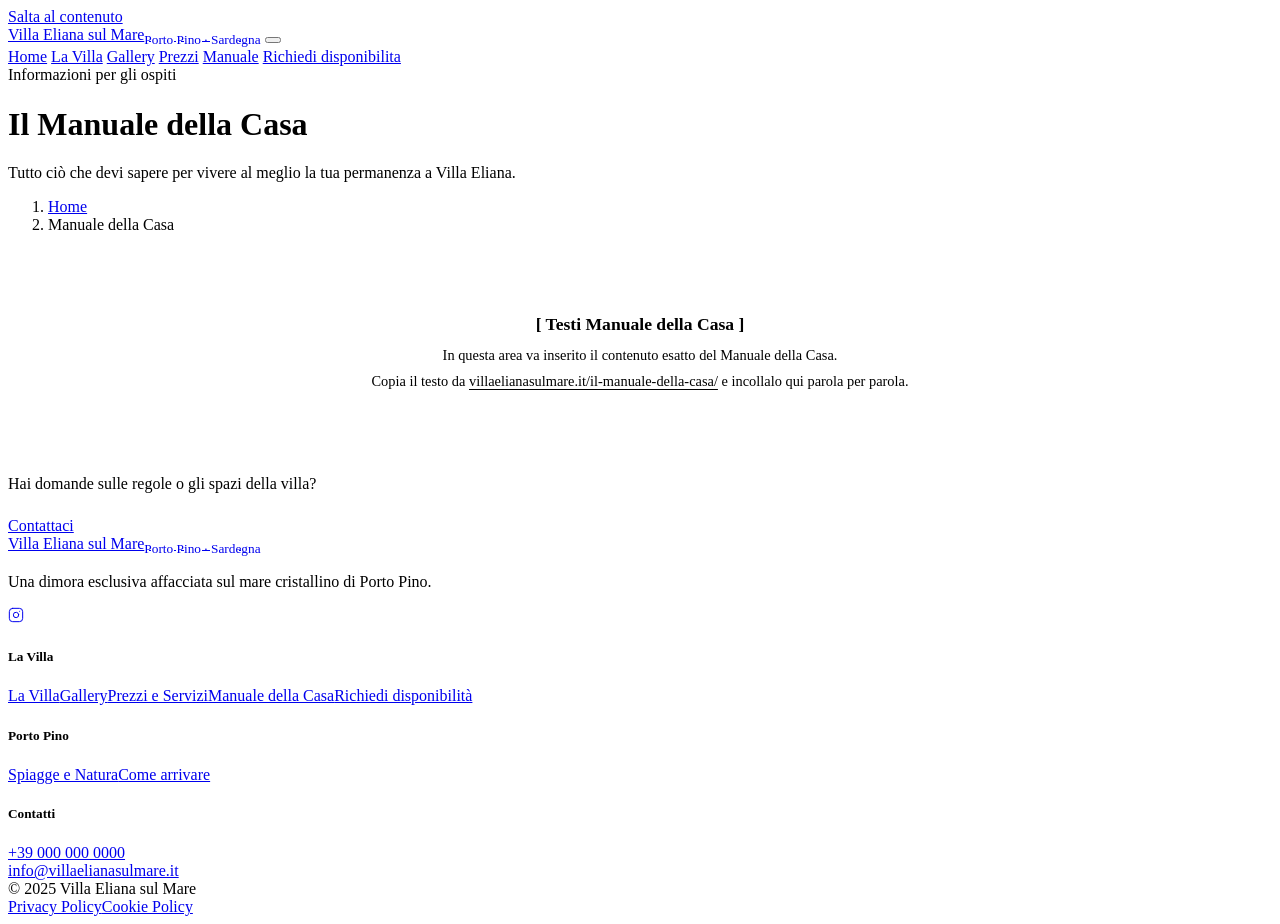
==== manuale.html @ 5206711b "Add files via upload" ====
<!DOCTYPE html>
<html lang="it">
<head>
<meta charset="UTF-8">
<meta name="viewport" content="width=device-width, initial-scale=1">
<title>Manuale della Casa &mdash; Villa Eliana sul Mare</title>
<meta name="description" content="Manuale della Casa di Villa Eliana sul Mare — istruzioni e informazioni per gli ospiti.">
<link rel="preconnect" href="https://fonts.googleapis.com">
<link rel="preconnect" href="https://fonts.gstatic.com" crossorigin>
<link href="https://fonts.googleapis.com/css2?family=Cormorant+Garamond:ital,wght@0,300;0,400;0,600;1,300;1,400&family=Jost:wght@300;400;500;600&display=swap" rel="stylesheet">
<link rel="stylesheet" href="css/style.css">
<style>
.manuale-content { max-width: 860px; margin-inline: auto; }
.manuale-content h2 { font-family: var(--display); font-size: clamp(1.5rem,3vw,2rem); color: var(--sea-deep); margin-top: 4rem; margin-bottom: 1rem; padding-top: 2rem; border-top: 1px solid rgba(200,186,162,.4); font-weight: 400; }
.manuale-content h2:first-child { margin-top: 0; border-top: none; padding-top: 0; }
.manuale-content h3 { font-family: var(--display); font-size: 1.35rem; color: var(--sea); margin-top: 2rem; margin-bottom: .5rem; font-weight: 400; }
.manuale-content p { color: var(--ink-soft); line-height: 1.8; }
.manuale-content ul, .manuale-content ol { padding-left: 1.5rem; margin-bottom: 1.2em; }
.manuale-content ul li { list-style: disc; color: var(--ink-soft); margin-bottom: .4em; line-height: 1.75; }
.manuale-content ol li { list-style: decimal; color: var(--ink-soft); margin-bottom: .4em; line-height: 1.75; }
.manuale-content strong { color: var(--ink); }
.manuale-content a { color: var(--sea); text-decoration: underline; text-underline-offset: 3px; }
.ph-content-block { background: var(--sand); border: 1px dashed var(--stone); padding: 3rem 2rem; text-align: center; margin: 2rem 0; }
.ph-content-block p { color: var(--stone-dark); font-size: .9rem; margin: 0; }
.ph-content-block strong { color: var(--sea-deep); font-size: 1.1rem; display: block; margin-bottom: .5rem; font-family: var(--display); }
</style>
</head>
<body>

<a class="skip-link" href="#main">Salta al contenuto</a>

<header class="site-header" id="site-header">
  <div class="container">
    <div class="header-inner">
      <a href="index.html" class="site-logo">Villa Eliana sul Mare<sub>Porto Pino &middot; Sardegna</sub></a>
      <button class="menu-toggle" id="menu-toggle" aria-controls="nav-links" aria-expanded="false" aria-label="Apri menu"><span></span><span></span><span></span></button>
      <nav class="nav-links" id="nav-links" aria-label="Menu principale">
        <a href="index.html" class="nav-link">Home</a>
        <a href="villa.html" class="nav-link">La Villa</a>
        <a href="gallery.html" class="nav-link">Gallery</a>
        <a href="prezzi.html" class="nav-link">Prezzi</a>
        <a href="manuale.html" class="nav-link active">Manuale</a>
        <a href="contatti.html" class="nav-link btn btn--ghost nav-cta">Richiedi disponibilita</a>
      </nav>
    </div>
  </div>
</header>

<main id="main">
  <div class="page-hero">
    <div class="container">
      <span class="eyebrow">Informazioni per gli ospiti</span>
      <h1>Il Manuale della Casa</h1>
      <p>Tutto ci&ograve; che devi sapere per vivere al meglio la tua permanenza a Villa Eliana.</p>
    </div>
  </div>

  <div class="section">
    <div class="container">
      <nav class="breadcrumb" aria-label="Percorso di navigazione"><ol><li><a href="index.html">Home</a></li><li>Manuale della Casa</li></ol></nav>

      <div class="manuale-content">

        <!-- =====================================================
             ZONA TESTI INTOCCABILI
             Inserire qui il contenuto ESATTO del Manuale della Casa
             copiato da https://www.villaelianasulmare.it/il-manuale-della-casa/
             ===================================================== -->

        <div class="ph-content-block">
          <strong>[ Testi Manuale della Casa ]</strong>
          <p>In questa area va inserito il contenuto esatto del Manuale della Casa.<br>
          Copia il testo da <a href="https://www.villaelianasulmare.it/il-manuale-della-casa/" target="_blank" rel="noopener" style="color:var(--sea)">villaelianasulmare.it/il-manuale-della-casa/</a> e incollalo qui parola per parola.</p>
        </div>

        <!-- Esempio struttura attesa:
        <h2>Benvenuti a Villa Eliana</h2>
        <p>... testo esatto ...</p>

        <h2>Check-in e Check-out</h2>
        <p>... testo esatto ...</p>

        <h2>Regole della casa</h2>
        <ul>
          <li>... voci esatte ...</li>
        </ul>
        -->

      </div>

      <div class="text-center mt-lg">
        <p style="color:var(--ink-soft);margin-bottom:1.5rem">Hai domande sulle regole o gli spazi della villa?</p>
        <a href="contatti.html" class="btn btn--primary">Contattaci</a>
      </div>
    </div>
  </div>
</main>

<footer class="site-footer">
  <div class="container">
    <div class="footer-grid">
      <div class="footer-brand"><a href="index.html" class="footer-logo">Villa Eliana sul Mare<sub>Porto Pino &middot; Sardegna</sub></a><p>Una dimora esclusiva affacciata sul mare cristallino di Porto Pino.</p><div class="footer-social"><a href="#" class="social-a" aria-label="Instagram"><svg xmlns="http://www.w3.org/2000/svg" viewBox="0 0 24 24" fill="none" stroke="currentColor" stroke-width="1.5" stroke-linecap="round" stroke-linejoin="round" width="16" height="16"><rect x="2" y="2" width="20" height="20" rx="5"/><path d="M16 11.37A4 4 0 1 1 12.63 8 4 4 0 0 1 16 11.37z"/><line x1="17.5" y1="6.5" x2="17.51" y2="6.5"/></svg></a></div></div>
      <div class="footer-col"><h5>La Villa</h5><nav class="footer-links"><a href="villa.html">La Villa</a><a href="gallery.html">Gallery</a><a href="prezzi.html">Prezzi e Servizi</a><a href="manuale.html">Manuale della Casa</a><a href="contatti.html">Richiedi disponibilit&agrave;</a></nav></div>
      <div class="footer-col"><h5>Porto Pino</h5><nav class="footer-links"><a href="#">Spiagge e Natura</a><a href="#">Come arrivare</a></nav></div>
      <div class="footer-col"><h5>Contatti</h5><div class="footer-links"><div class="footer-contact-row"><a href="tel:+39000000000">+39 000 000 0000</a></div><div class="footer-contact-row"><a href="mailto:info@villaelianasulmare.it">info@villaelianasulmare.it</a></div></div></div>
    </div>
    <div class="footer-bottom"><span>&copy; 2025 Villa Eliana sul Mare</span><div class="footer-policy"><a href="#">Privacy Policy</a><a href="#">Cookie Policy</a></div></div>
  </div>
</footer>
<script src="js/main.js"></script>
</body>
</html>
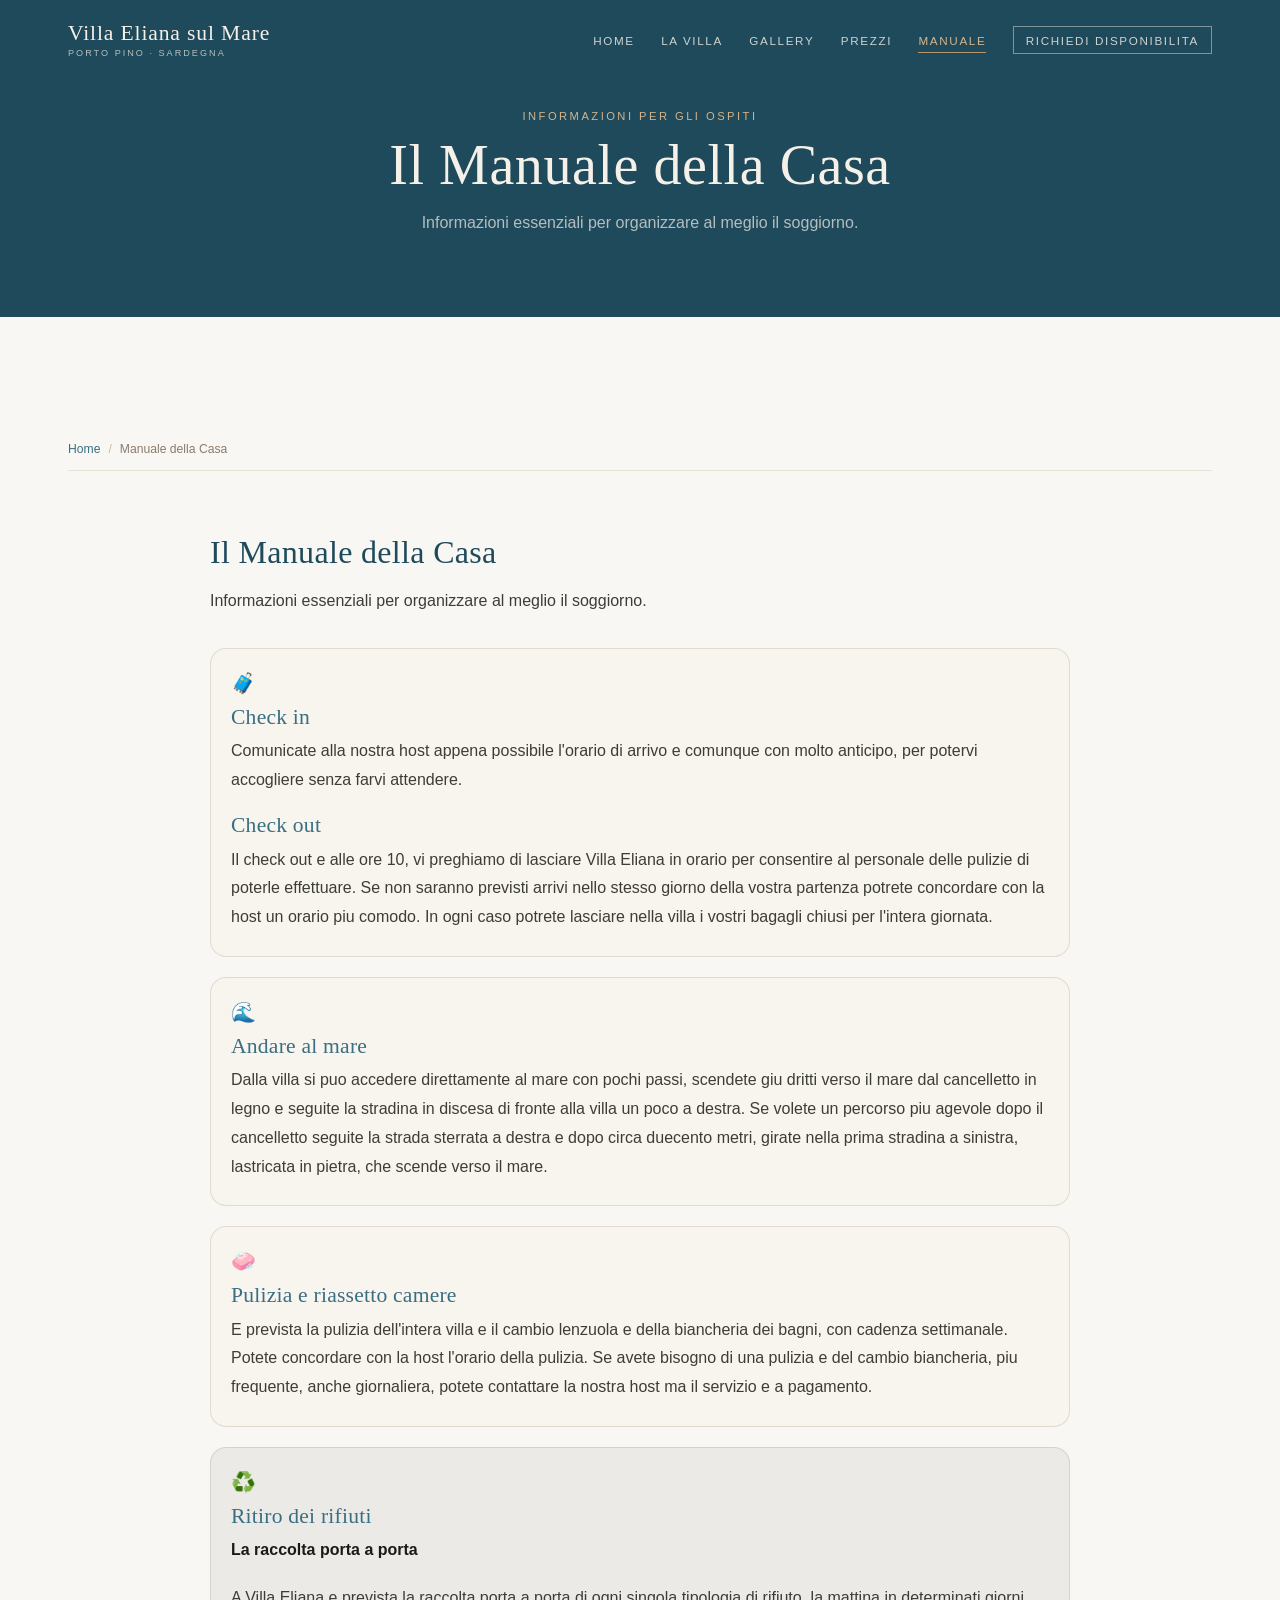
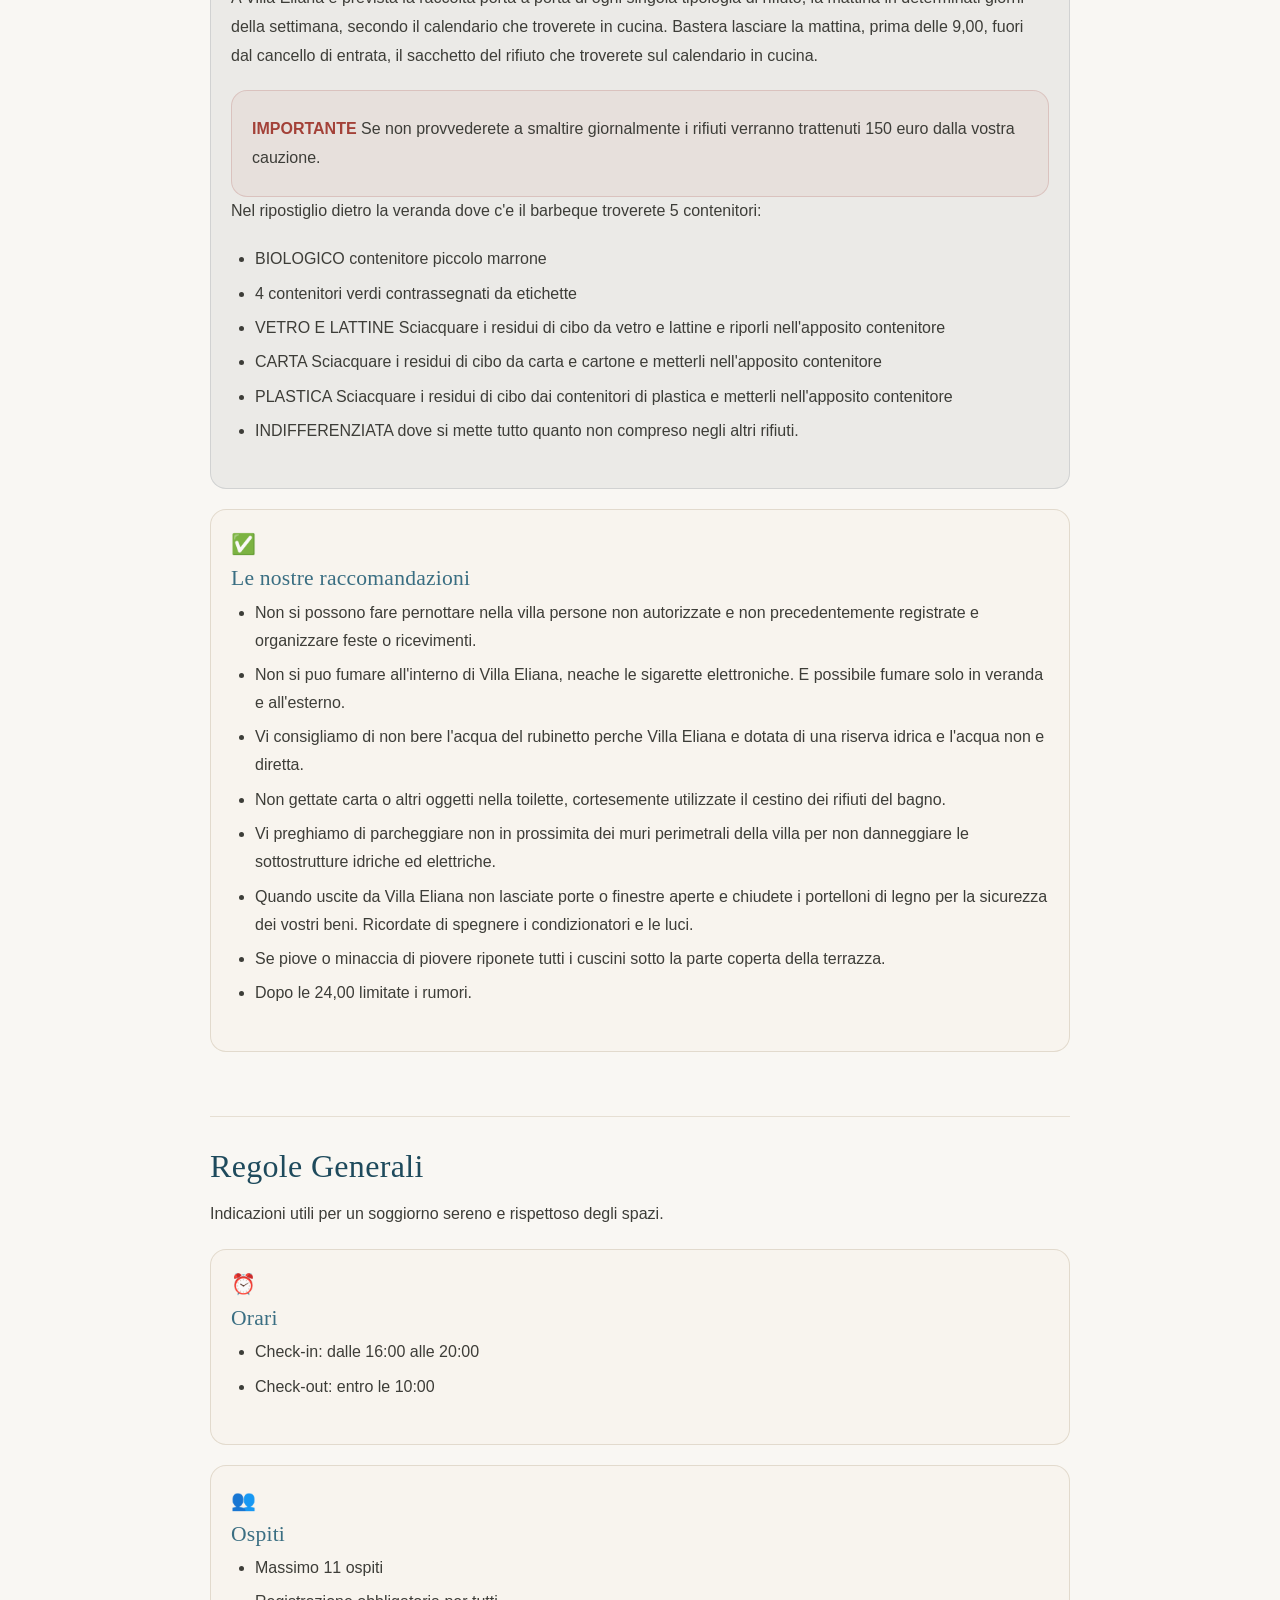
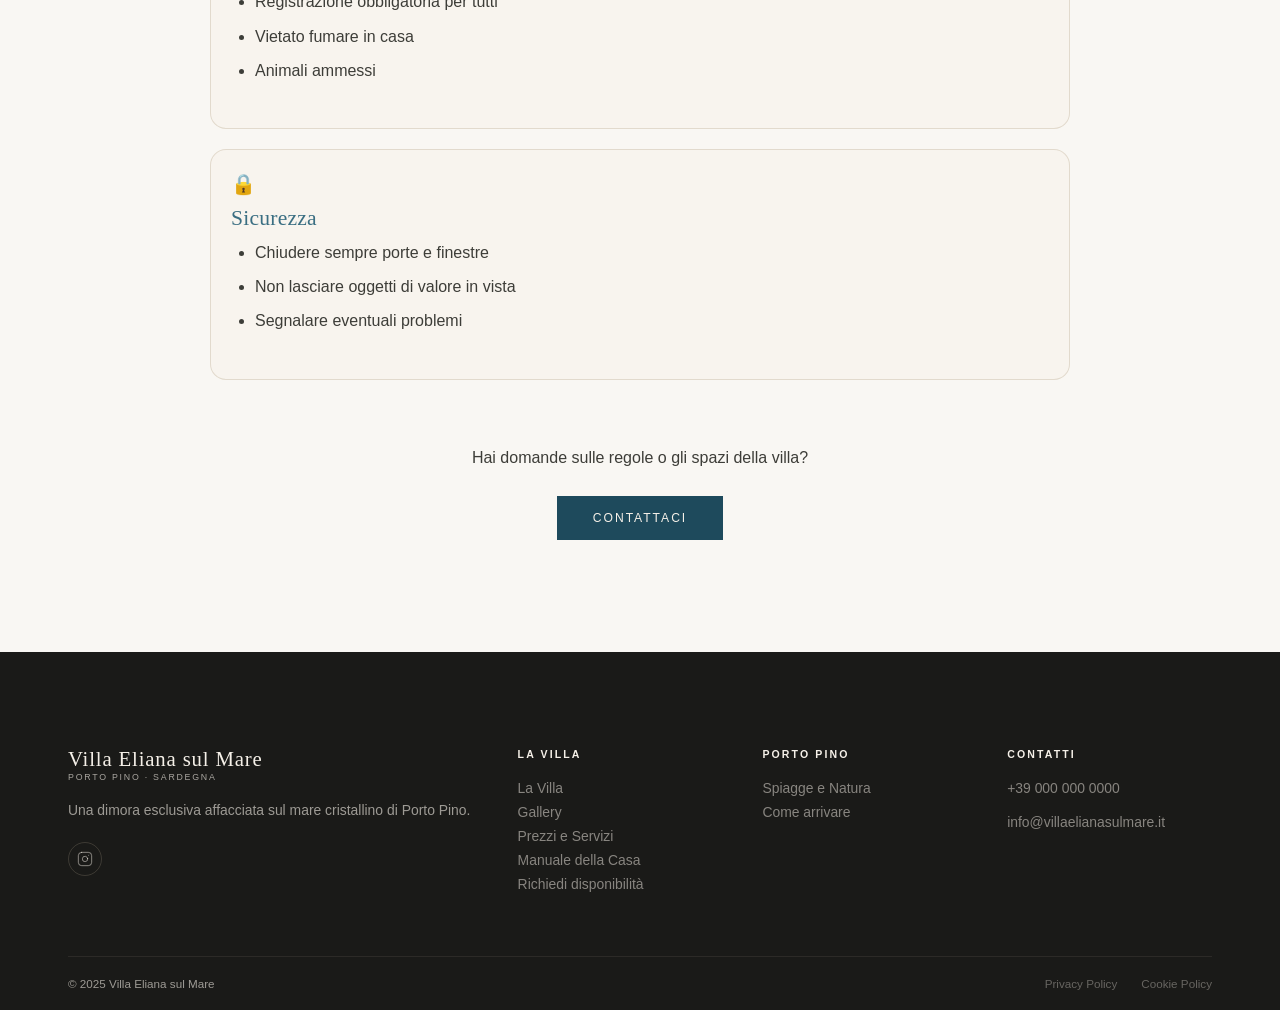
==== commit f45aef6b: "Update manuale.html" ====
--- a/manuale.html
+++ b/manuale.html
@@ -20,9 +20,26 @@
 .manuale-content ol li { list-style: decimal; color: var(--ink-soft); margin-bottom: .4em; line-height: 1.75; }
 .manuale-content strong { color: var(--ink); }
 .manuale-content a { color: var(--sea); text-decoration: underline; text-underline-offset: 3px; }
-.ph-content-block { background: var(--sand); border: 1px dashed var(--stone); padding: 3rem 2rem; text-align: center; margin: 2rem 0; }
-.ph-content-block p { color: var(--stone-dark); font-size: .9rem; margin: 0; }
-.ph-content-block strong { color: var(--sea-deep); font-size: 1.1rem; display: block; margin-bottom: .5rem; font-family: var(--display); }
+
+.manuale-intro { margin-bottom: 2rem; }
+.manuale-intro p { margin: .35rem 0 0; }
+
+.m-block { background: rgba(245,240,232,.45); border: 1px solid rgba(200,186,162,.45); border-radius: 16px; padding: 1.5rem 1.25rem; margin: 1.25rem 0; }
+.m-block .m-emoji { font-size: 1.25rem; line-height: 1; margin-bottom: .75rem; }
+.m-block h3 { margin-top: 0; }
+.m-note { background: rgba(16,38,52,.06); border: 1px solid rgba(16,38,52,.12); }
+.m-warning { background: rgba(163, 65, 56, .06); border: 1px solid rgba(163, 65, 56, .18); }
+.m-warning strong { color: #a34138; }
+hr.manuale-sep { border: none; border-top: 1px solid rgba(200,186,162,.35); margin: 2rem 0; }
+
+.kv { display: grid; grid-template-columns: 1fr; gap: .6rem; margin-top: .75rem; }
+.kv-row { display: flex; gap: .75rem; align-items: baseline; }
+.kv-key { min-width: 120px; color: var(--ink); font-weight: 600; }
+.kv-val { color: var(--ink-soft); }
+
+@media (min-width: 720px) {
+  .kv { grid-template-columns: 1fr 1fr; }
+}
 </style>
 </head>
 <body>
@@ -51,40 +68,115 @@
     <div class="container">
       <span class="eyebrow">Informazioni per gli ospiti</span>
       <h1>Il Manuale della Casa</h1>
-      <p>Tutto ci&ograve; che devi sapere per vivere al meglio la tua permanenza a Villa Eliana.</p>
+      <p>Informazioni essenziali per organizzare al meglio il soggiorno.</p>
     </div>
   </div>
 
   <div class="section">
     <div class="container">
-      <nav class="breadcrumb" aria-label="Percorso di navigazione"><ol><li><a href="index.html">Home</a></li><li>Manuale della Casa</li></ol></nav>
+      <nav class="breadcrumb" aria-label="Percorso di navigazione">
+        <ol>
+          <li><a href="index.html">Home</a></li>
+          <li>Manuale della Casa</li>
+        </ol>
+      </nav>
 
       <div class="manuale-content">
 
-        <!-- =====================================================
-             ZONA TESTI INTOCCABILI
-             Inserire qui il contenuto ESATTO del Manuale della Casa
-             copiato da https://www.villaelianasulmare.it/il-manuale-della-casa/
-             ===================================================== -->
-
-        <div class="ph-content-block">
-          <strong>[ Testi Manuale della Casa ]</strong>
-          <p>In questa area va inserito il contenuto esatto del Manuale della Casa.<br>
-          Copia il testo da <a href="https://www.villaelianasulmare.it/il-manuale-della-casa/" target="_blank" rel="noopener" style="color:var(--sea)">villaelianasulmare.it/il-manuale-della-casa/</a> e incollalo qui parola per parola.</p>
-        </div>
-
-        <!-- Esempio struttura attesa:
-        <h2>Benvenuti a Villa Eliana</h2>
-        <p>... testo esatto ...</p>
-
-        <h2>Check-in e Check-out</h2>
-        <p>... testo esatto ...</p>
-
-        <h2>Regole della casa</h2>
-        <ul>
-          <li>... voci esatte ...</li>
-        </ul>
-        -->
+        <div class="manuale-intro">
+          <h2>Il Manuale della Casa</h2>
+          <p>Informazioni essenziali per organizzare al meglio il soggiorno.</p>
+        </div>
+
+        <div class="m-block">
+          <div class="m-emoji" aria-hidden="true">🧳</div>
+          <h3>Check in</h3>
+          <p>Comunicate alla nostra host appena possibile l'orario di arrivo e comunque con molto anticipo, per potervi accogliere senza farvi attendere.</p>
+
+          <h3>Check out</h3>
+          <p>Il check out e alle ore 10, vi preghiamo di lasciare Villa Eliana in orario per consentire al personale delle pulizie di poterle effettuare. Se non saranno previsti arrivi nello stesso giorno della vostra partenza potrete concordare con la host un orario piu comodo. In ogni caso potrete lasciare nella villa i vostri bagagli chiusi per l'intera giornata.</p>
+        </div>
+
+        <div class="m-block">
+          <div class="m-emoji" aria-hidden="true">🌊</div>
+          <h3>Andare al mare</h3>
+          <p>Dalla villa si puo accedere direttamente al mare con pochi passi, scendete giu dritti verso il mare dal cancelletto in legno e seguite la stradina in discesa di fronte alla villa un poco a destra. Se volete un percorso piu agevole dopo il cancelletto seguite la strada sterrata a destra e dopo circa duecento metri, girate nella prima stradina a sinistra, lastricata in pietra, che scende verso il mare.</p>
+        </div>
+
+        <div class="m-block">
+          <div class="m-emoji" aria-hidden="true">🧼</div>
+          <h3>Pulizia e riassetto camere</h3>
+          <p>E prevista la pulizia dell'intera villa e il cambio lenzuola e della biancheria dei bagni, con cadenza settimanale. Potete concordare con la host l'orario della pulizia. Se avete bisogno di una pulizia e del cambio biancheria, piu frequente, anche giornaliera, potete contattare la nostra host ma il servizio e a pagamento.</p>
+        </div>
+
+        <div class="m-block m-note">
+          <div class="m-emoji" aria-hidden="true">♻️</div>
+          <h3>Ritiro dei rifiuti</h3>
+          <p><strong>La raccolta porta a porta</strong></p>
+          <p>A Villa Eliana e prevista la raccolta porta a porta di ogni singola tipologia di rifiuto, la mattina in determinati giorni della settimana, secondo il calendario che troverete in cucina. Bastera lasciare la mattina, prima delle 9,00, fuori dal cancello di entrata, il sacchetto del rifiuto che troverete sul calendario in cucina.</p>
+
+          <div class="m-block m-warning" style="margin: 1rem 0 0;">
+            <p><strong>IMPORTANTE</strong> Se non provvederete a smaltire giornalmente i rifiuti verranno trattenuti 150 euro dalla vostra cauzione.</p>
+          </div>
+
+          <p>Nel ripostiglio dietro la veranda dove c'e il barbeque troverete 5 contenitori:</p>
+          <ul>
+            <li>BIOLOGICO contenitore piccolo marrone</li>
+            <li>4 contenitori verdi contrassegnati da etichette</li>
+            <li>VETRO E LATTINE Sciacquare i residui di cibo da vetro e lattine e riporli nell'apposito contenitore</li>
+            <li>CARTA Sciacquare i residui di cibo da carta e cartone e metterli nell'apposito contenitore</li>
+            <li>PLASTICA Sciacquare i residui di cibo dai contenitori di plastica e metterli nell'apposito contenitore</li>
+            <li>INDIFFERENZIATA dove si mette tutto quanto non compreso negli altri rifiuti.</li>
+          </ul>
+        </div>
+
+        <div class="m-block">
+          <div class="m-emoji" aria-hidden="true">✅</div>
+          <h3>Le nostre raccomandazioni</h3>
+          <ul>
+            <li>Non si possono fare pernottare nella villa persone non autorizzate e non precedentemente registrate e organizzare feste o ricevimenti.</li>
+            <li>Non si puo fumare all'interno di Villa Eliana, neache le sigarette elettroniche. E possibile fumare solo in veranda e all'esterno.</li>
+            <li>Vi consigliamo di non bere l'acqua del rubinetto perche Villa Eliana e dotata di una riserva idrica e l'acqua non e diretta.</li>
+            <li>Non gettate carta o altri oggetti nella toilette, cortesemente utilizzate il cestino dei rifiuti del bagno.</li>
+            <li>Vi preghiamo di parcheggiare non in prossimita dei muri perimetrali della villa per non danneggiare le sottostrutture idriche ed elettriche.</li>
+            <li>Quando uscite da Villa Eliana non lasciate porte o finestre aperte e chiudete i portelloni di legno per la sicurezza dei vostri beni. Ricordate di spegnere i condizionatori e le luci.</li>
+            <li>Se piove o minaccia di piovere riponete tutti i cuscini sotto la parte coperta della terrazza.</li>
+            <li>Dopo le 24,00 limitate i rumori.</li>
+          </ul>
+        </div>
+
+        <h2>Regole Generali</h2>
+        <p>Indicazioni utili per un soggiorno sereno e rispettoso degli spazi.</p>
+
+        <div class="m-block">
+          <div class="m-emoji" aria-hidden="true">⏰</div>
+          <h3>Orari</h3>
+          <ul>
+            <li>Check-in: dalle 16:00 alle 20:00</li>
+            <li>Check-out: entro le 10:00</li>
+          </ul>
+        </div>
+
+        <div class="m-block">
+          <div class="m-emoji" aria-hidden="true">👥</div>
+          <h3>Ospiti</h3>
+          <ul>
+            <li>Massimo 11 ospiti</li>
+            <li>Registrazione obbligatoria per tutti</li>
+            <li>Vietato fumare in casa</li>
+            <li>Animali ammessi</li>
+          </ul>
+        </div>
+
+        <div class="m-block">
+          <div class="m-emoji" aria-hidden="true">🔒</div>
+          <h3>Sicurezza</h3>
+          <ul>
+            <li>Chiudere sempre porte e finestre</li>
+            <li>Non lasciare oggetti di valore in vista</li>
+            <li>Segnalare eventuali problemi</li>
+          </ul>
+        </div>
 
       </div>
 
@@ -99,14 +191,54 @@
 <footer class="site-footer">
   <div class="container">
     <div class="footer-grid">
-      <div class="footer-brand"><a href="index.html" class="footer-logo">Villa Eliana sul Mare<sub>Porto Pino &middot; Sardegna</sub></a><p>Una dimora esclusiva affacciata sul mare cristallino di Porto Pino.</p><div class="footer-social"><a href="#" class="social-a" aria-label="Instagram"><svg xmlns="http://www.w3.org/2000/svg" viewBox="0 0 24 24" fill="none" stroke="currentColor" stroke-width="1.5" stroke-linecap="round" stroke-linejoin="round" width="16" height="16"><rect x="2" y="2" width="20" height="20" rx="5"/><path d="M16 11.37A4 4 0 1 1 12.63 8 4 4 0 0 1 16 11.37z"/><line x1="17.5" y1="6.5" x2="17.51" y2="6.5"/></svg></a></div></div>
-      <div class="footer-col"><h5>La Villa</h5><nav class="footer-links"><a href="villa.html">La Villa</a><a href="gallery.html">Gallery</a><a href="prezzi.html">Prezzi e Servizi</a><a href="manuale.html">Manuale della Casa</a><a href="contatti.html">Richiedi disponibilit&agrave;</a></nav></div>
-      <div class="footer-col"><h5>Porto Pino</h5><nav class="footer-links"><a href="#">Spiagge e Natura</a><a href="#">Come arrivare</a></nav></div>
-      <div class="footer-col"><h5>Contatti</h5><div class="footer-links"><div class="footer-contact-row"><a href="tel:+39000000000">+39 000 000 0000</a></div><div class="footer-contact-row"><a href="mailto:info@villaelianasulmare.it">info@villaelianasulmare.it</a></div></div></div>
-    </div>
-    <div class="footer-bottom"><span>&copy; 2025 Villa Eliana sul Mare</span><div class="footer-policy"><a href="#">Privacy Policy</a><a href="#">Cookie Policy</a></div></div>
+      <div class="footer-brand">
+        <a href="index.html" class="footer-logo">Villa Eliana sul Mare<sub>Porto Pino &middot; Sardegna</sub></a>
+        <p>Una dimora esclusiva affacciata sul mare cristallino di Porto Pino.</p>
+        <div class="footer-social">
+          <a href="#" class="social-a" aria-label="Instagram">
+            <svg xmlns="http://www.w3.org/2000/svg" viewBox="0 0 24 24" fill="none" stroke="currentColor" stroke-width="1.5" stroke-linecap="round" stroke-linejoin="round" width="16" height="16">
+              <rect x="2" y="2" width="20" height="20" rx="5"/>
+              <path d="M16 11.37A4 4 0 1 1 12.63 8 4 4 0 0 1 16 11.37z"/>
+              <line x1="17.5" y1="6.5" x2="17.51" y2="6.5"/>
+            </svg>
+          </a>
+        </div>
+      </div>
+      <div class="footer-col">
+        <h5>La Villa</h5>
+        <nav class="footer-links">
+          <a href="villa.html">La Villa</a>
+          <a href="gallery.html">Gallery</a>
+          <a href="prezzi.html">Prezzi e Servizi</a>
+          <a href="manuale.html">Manuale della Casa</a>
+          <a href="contatti.html">Richiedi disponibilit&agrave;</a>
+        </nav>
+      </div>
+      <div class="footer-col">
+        <h5>Porto Pino</h5>
+        <nav class="footer-links">
+          <a href="#">Spiagge e Natura</a>
+          <a href="#">Come arrivare</a>
+        </nav>
+      </div>
+      <div class="footer-col">
+        <h5>Contatti</h5>
+        <div class="footer-links">
+          <div class="footer-contact-row"><a href="tel:+39000000000">+39 000 000 0000</a></div>
+          <div class="footer-contact-row"><a href="mailto:info@villaelianasulmare.it">info@villaelianasulmare.it</a></div>
+        </div>
+      </div>
+    </div>
+    <div class="footer-bottom">
+      <span>&copy; 2025 Villa Eliana sul Mare</span>
+      <div class="footer-policy">
+        <a href="#">Privacy Policy</a>
+        <a href="#">Cookie Policy</a>
+      </div>
+    </div>
   </div>
 </footer>
+
 <script src="js/main.js"></script>
 </body>
 </html>
--- a/css/style.css
+++ b/css/style.css
@@ -0,0 +1,163 @@
+/* =========================================================
+   Villa Eliana sul Mare â€” Shared CSS
+   ========================================================= */
+:root {
+  --sand:       #F5F0E8;
+  --sand-dark:  #EAE2D0;
+  --stone:      #C8BAA2;
+  --stone-dark: #8C7B6B;
+  --sea:        #3A6E82;
+  --sea-deep:   #1E4A5C;
+  --sea-light:  #6FA9BC;
+  --ink:        #1A1A18;
+  --ink-soft:   #3D3D38;
+  --mist:       #F9F7F3;
+  --white:      #FFFFFF;
+  --gold:       #B8966A;
+  --gold-light: #D4B48A;
+  --display: 'Cormorant Garamond', Georgia, serif;
+  --body:    'Jost', sans-serif;
+  --ease:    cubic-bezier(0.16, 1, 0.3, 1);
+  --ease-s:  cubic-bezier(0.25, 0.46, 0.45, 0.94);
+}
+
+*, *::before, *::after { box-sizing: border-box; margin: 0; padding: 0; }
+html { font-size: 16px; scroll-behavior: smooth; -webkit-text-size-adjust: 100%; }
+body { font-family: var(--body); background: var(--mist); color: var(--ink); -webkit-font-smoothing: antialiased; overflow-x: hidden; }
+img { max-width: 100%; display: block; }
+a { color: inherit; text-decoration: none; }
+ul, ol { list-style: none; }
+button { cursor: pointer; font-family: inherit; border: none; background: none; }
+
+/* â”€â”€ TYPOGRAPHY â”€â”€ */
+h1,h2,h3,h4 { font-family: var(--display); font-weight: 400; line-height: 1.12; color: var(--sea-deep); letter-spacing: .01em; }
+h1 { font-size: clamp(2.5rem, 5vw, 4.5rem); }
+h2 { font-size: clamp(2rem, 4vw, 3.2rem); }
+h3 { font-size: clamp(1.5rem, 3vw, 2.2rem); }
+h4 { font-size: clamp(1.2rem, 2vw, 1.6rem); }
+p  { margin-bottom: 1.2em; line-height: 1.75; }
+p:last-child { margin-bottom: 0; }
+strong { font-weight: 600; }
+
+/* â”€â”€ LAYOUT â”€â”€ */
+.container { width: 100%; max-width: 1240px; margin-inline: auto; padding-inline: clamp(1.25rem, 5vw, 3rem); }
+.container--narrow { max-width: 860px; }
+.section { padding-block: 7rem; }
+.section--alt { background: var(--sand); }
+.section--dark { background: var(--sea-deep); color: var(--sand); }
+.section--dark h1,.section--dark h2,.section--dark h3 { color: var(--sand-dark); }
+
+.eyebrow { font-family: var(--body); font-size: .7rem; font-weight: 500; letter-spacing: .22em; text-transform: uppercase; color: var(--gold); display: block; margin-bottom: .75rem; }
+.divider { width: 44px; height: 1px; background: var(--gold); margin: .75rem auto; }
+.divider--l { margin-left: 0; }
+.sec-header { text-align: center; max-width: 600px; margin-inline: auto; margin-bottom: 4rem; }
+.sec-header p { color: var(--ink-soft); font-size: 1.02rem; margin-top: 1rem; }
+
+/* â”€â”€ BUTTONS â”€â”€ */
+.btn { display: inline-flex; align-items: center; gap: .5rem; padding: .9rem 2.2rem; font-family: var(--body); font-size: .76rem; font-weight: 500; letter-spacing: .16em; text-transform: uppercase; transition: all .35s var(--ease-s); white-space: nowrap; cursor: pointer; }
+.btn:focus-visible { outline: 2px solid var(--gold); outline-offset: 3px; }
+.btn--primary { background: var(--sea-deep); color: var(--sand); border: 1px solid var(--sea-deep); }
+.btn--primary:hover { background: var(--sea); border-color: var(--sea); }
+.btn--outline { background: transparent; color: var(--sea-deep); border: 1px solid var(--sea-deep); }
+.btn--outline:hover { background: var(--sea-deep); color: var(--sand); }
+.btn--ghost { background: transparent; color: var(--sand); border: 1px solid rgba(245,240,232,.45); }
+.btn--ghost:hover { background: rgba(245,240,232,.1); border-color: var(--sand); }
+.btn--gold { background: var(--gold); color: #fff; border: 1px solid var(--gold); }
+.btn--gold:hover { background: var(--gold-light); border-color: var(--gold-light); }
+
+/* â”€â”€ NAV â”€â”€ */
+.site-header { position: fixed; top: 0; left: 0; right: 0; z-index: 100; padding: 1.4rem 0; transition: background .4s var(--ease), padding .4s var(--ease), box-shadow .4s; }
+.site-header.scrolled { background: rgba(249,247,243,.97); backdrop-filter: blur(12px); padding: .85rem 0; box-shadow: 0 1px 0 rgba(200,186,162,.3); }
+.header-inner { display: flex; align-items: center; justify-content: space-between; gap: 2rem; }
+.site-logo { font-family: var(--display); font-size: 1.35rem; color: var(--sand); letter-spacing: .04em; line-height: 1.1; flex-shrink: 0; transition: color .35s; }
+.site-logo sub { display: block; font-family: var(--body); font-size: .57rem; letter-spacing: .22em; text-transform: uppercase; opacity: .7; margin-top: 2px; font-style: normal; }
+.site-header.scrolled .site-logo { color: var(--sea-deep); }
+.nav-links { display: flex; align-items: center; gap: .15rem; }
+.nav-link { font-family: var(--body); font-size: .73rem; font-weight: 500; letter-spacing: .14em; text-transform: uppercase; color: rgba(245,240,232,.82); padding: .4rem .75rem; position: relative; transition: color .3s; }
+.nav-link::after { content: ''; position: absolute; bottom: 0; left: .75rem; right: .75rem; height: 1px; background: var(--gold); transform: scaleX(0); transition: transform .35s var(--ease); }
+.nav-link:hover { color: #fff; }
+.nav-link:hover::after { transform: scaleX(1); }
+.nav-link.active { color: var(--gold-light); }
+.nav-link.active::after { transform: scaleX(1); }
+.site-header.scrolled .nav-link { color: var(--ink-soft); }
+.site-header.scrolled .nav-link:hover { color: var(--sea-deep); }
+.site-header.scrolled .nav-link.active { color: var(--gold); }
+.site-header.scrolled .btn--ghost { color: var(--sea-deep); border-color: var(--sea-deep); }
+.site-header.scrolled .btn--ghost:hover { background: var(--sea-deep); color: var(--sand); }
+.nav-cta { margin-left: .75rem; }
+
+/* Mobile menu */
+.menu-toggle { display: none; flex-direction: column; gap: 5px; padding: .5rem; color: var(--sand); }
+.site-header.scrolled .menu-toggle { color: var(--ink); }
+.menu-toggle span { display: block; width: 24px; height: 1.5px; background: currentColor; transition: transform .3s, opacity .3s; }
+.menu-toggle[aria-expanded="true"] span:nth-child(1) { transform: translateY(6.5px) rotate(45deg); }
+.menu-toggle[aria-expanded="true"] span:nth-child(2) { opacity: 0; }
+.menu-toggle[aria-expanded="true"] span:nth-child(3) { transform: translateY(-6.5px) rotate(-45deg); }
+
+@media (max-width: 860px) {
+  .menu-toggle { display: flex; }
+  .nav-cta { display: none; }
+  .nav-links { position: fixed; inset: 0; background: var(--sea-deep); flex-direction: column; justify-content: center; gap: .5rem; opacity: 0; pointer-events: none; transition: opacity .3s; z-index: 99; }
+  .nav-links.open { opacity: 1; pointer-events: all; }
+  .nav-link { font-size: .9rem; color: var(--sand); padding: .85rem 1.5rem; }
+  .nav-link::after { display: none; }
+  .site-header.scrolled .nav-link { color: var(--sand); }
+}
+
+/* â”€â”€ PAGE HERO (inner pages) â”€â”€ */
+.page-hero { padding-top: 110px; padding-bottom: 5rem; background: var(--sea-deep); text-align: center; }
+.page-hero .eyebrow { color: var(--gold-light); }
+.page-hero h1 { color: var(--sand); font-size: clamp(2rem, 5vw, 3.5rem); }
+.page-hero p { color: rgba(245,240,232,.7); max-width: 520px; margin-inline: auto; margin-top: .75rem; }
+
+/* â”€â”€ BREADCRUMB â”€â”€ */
+.breadcrumb { padding: .85rem 0; font-size: .76rem; color: var(--stone-dark); border-bottom: 1px solid rgba(200,186,162,.35); margin-bottom: 4rem; }
+.breadcrumb ol { display: flex; gap: .5rem; align-items: center; flex-wrap: wrap; }
+.breadcrumb li + li::before { content: '/'; color: var(--stone); margin-right: .5rem; }
+.breadcrumb a { color: var(--sea); transition: color .3s; }
+.breadcrumb a:hover { color: var(--sea-deep); }
+
+/* â”€â”€ FOOTER â”€â”€ */
+.site-footer { background: var(--ink); color: rgba(245,240,232,.6); padding-top: 6rem; }
+.footer-grid { display: grid; grid-template-columns: 2fr 1fr 1fr 1fr; gap: 2.5rem; padding-bottom: 4rem; border-bottom: 1px solid rgba(200,186,162,.1); }
+.footer-brand p { font-size: .87rem; line-height: 1.75; margin: .85rem 0 1.25rem; }
+.footer-logo { font-family: var(--display); font-size: 1.3rem; color: var(--sand); letter-spacing: .04em; line-height: 1.1; display: inline-block; }
+.footer-logo sub { display: block; font-family: var(--body); font-size: .55rem; letter-spacing: .2em; text-transform: uppercase; opacity: .65; margin-top: 2px; font-style: normal; }
+.footer-social { display: flex; gap: .6rem; margin-top: 1.25rem; }
+.social-a { display: flex; align-items: center; justify-content: center; width: 34px; height: 34px; border: 1px solid rgba(200,186,162,.2); border-radius: 50%; color: rgba(245,240,232,.5); transition: all .3s; }
+.social-a:hover { border-color: var(--gold); color: var(--gold); }
+.footer-col h5 { font-family: var(--body); font-size: .66rem; font-weight: 600; letter-spacing: .2em; text-transform: uppercase; color: var(--sand); margin-bottom: 1.2rem; }
+.footer-links { display: flex; flex-direction: column; gap: .5rem; }
+.footer-links a { font-size: .87rem; color: rgba(245,240,232,.5); transition: color .3s; }
+.footer-links a:hover { color: var(--sand); }
+.footer-contact-row { display: flex; gap: .65rem; font-size: .87rem; margin-bottom: .65rem; align-items: flex-start; }
+.footer-contact-row a { color: rgba(245,240,232,.5); transition: color .3s; }
+.footer-contact-row a:hover { color: var(--sand); }
+.footer-bottom { padding-block: 1.25rem; display: flex; align-items: center; justify-content: space-between; font-size: .73rem; gap: 1rem; flex-wrap: wrap; }
+.footer-bottom a { color: rgba(245,240,232,.35); transition: color .3s; }
+.footer-bottom a:hover { color: var(--sand); }
+.footer-policy { display: flex; gap: 1.5rem; }
+
+@media (max-width: 900px) { .footer-grid { grid-template-columns: 1fr 1fr; } }
+@media (max-width: 540px) { .footer-grid { grid-template-columns: 1fr; } }
+
+/* â”€â”€ LIGHTBOX â”€â”€ */
+.lightbox { position: fixed; inset: 0; z-index: 999; background: rgba(16,26,34,.96); display: none; align-items: center; justify-content: center; padding: 2rem; }
+.lightbox.active { display: flex; }
+.lightbox img { max-width: 90vw; max-height: 90vh; object-fit: contain; }
+.lb-close { position: absolute; top: 1.5rem; right: 1.5rem; color: var(--sand); font-size: 1.8rem; cursor: pointer; opacity: .75; transition: opacity .2s; line-height: 1; background: none; border: none; }
+.lb-close:hover { opacity: 1; }
+
+/* â”€â”€ SKIP LINK â”€â”€ */
+.skip-link { position: absolute; top: -100%; left: 1rem; background: var(--sea-deep); color: var(--sand); padding: .75rem 1.5rem; z-index: 9999; font-size: .85rem; transition: top .2s; }
+.skip-link:focus { top: 1rem; }
+
+/* â”€â”€ UTILS â”€â”€ */
+.text-center { text-align: center; }
+.mt-lg { margin-top: 4rem; }
+.mb-md { margin-bottom: 2rem; }
+
+@media (prefers-reduced-motion: reduce) {
+  *, *::before, *::after { animation-duration: .01ms !important; transition-duration: .01ms !important; }
+  html { scroll-behavior: auto; }
+}
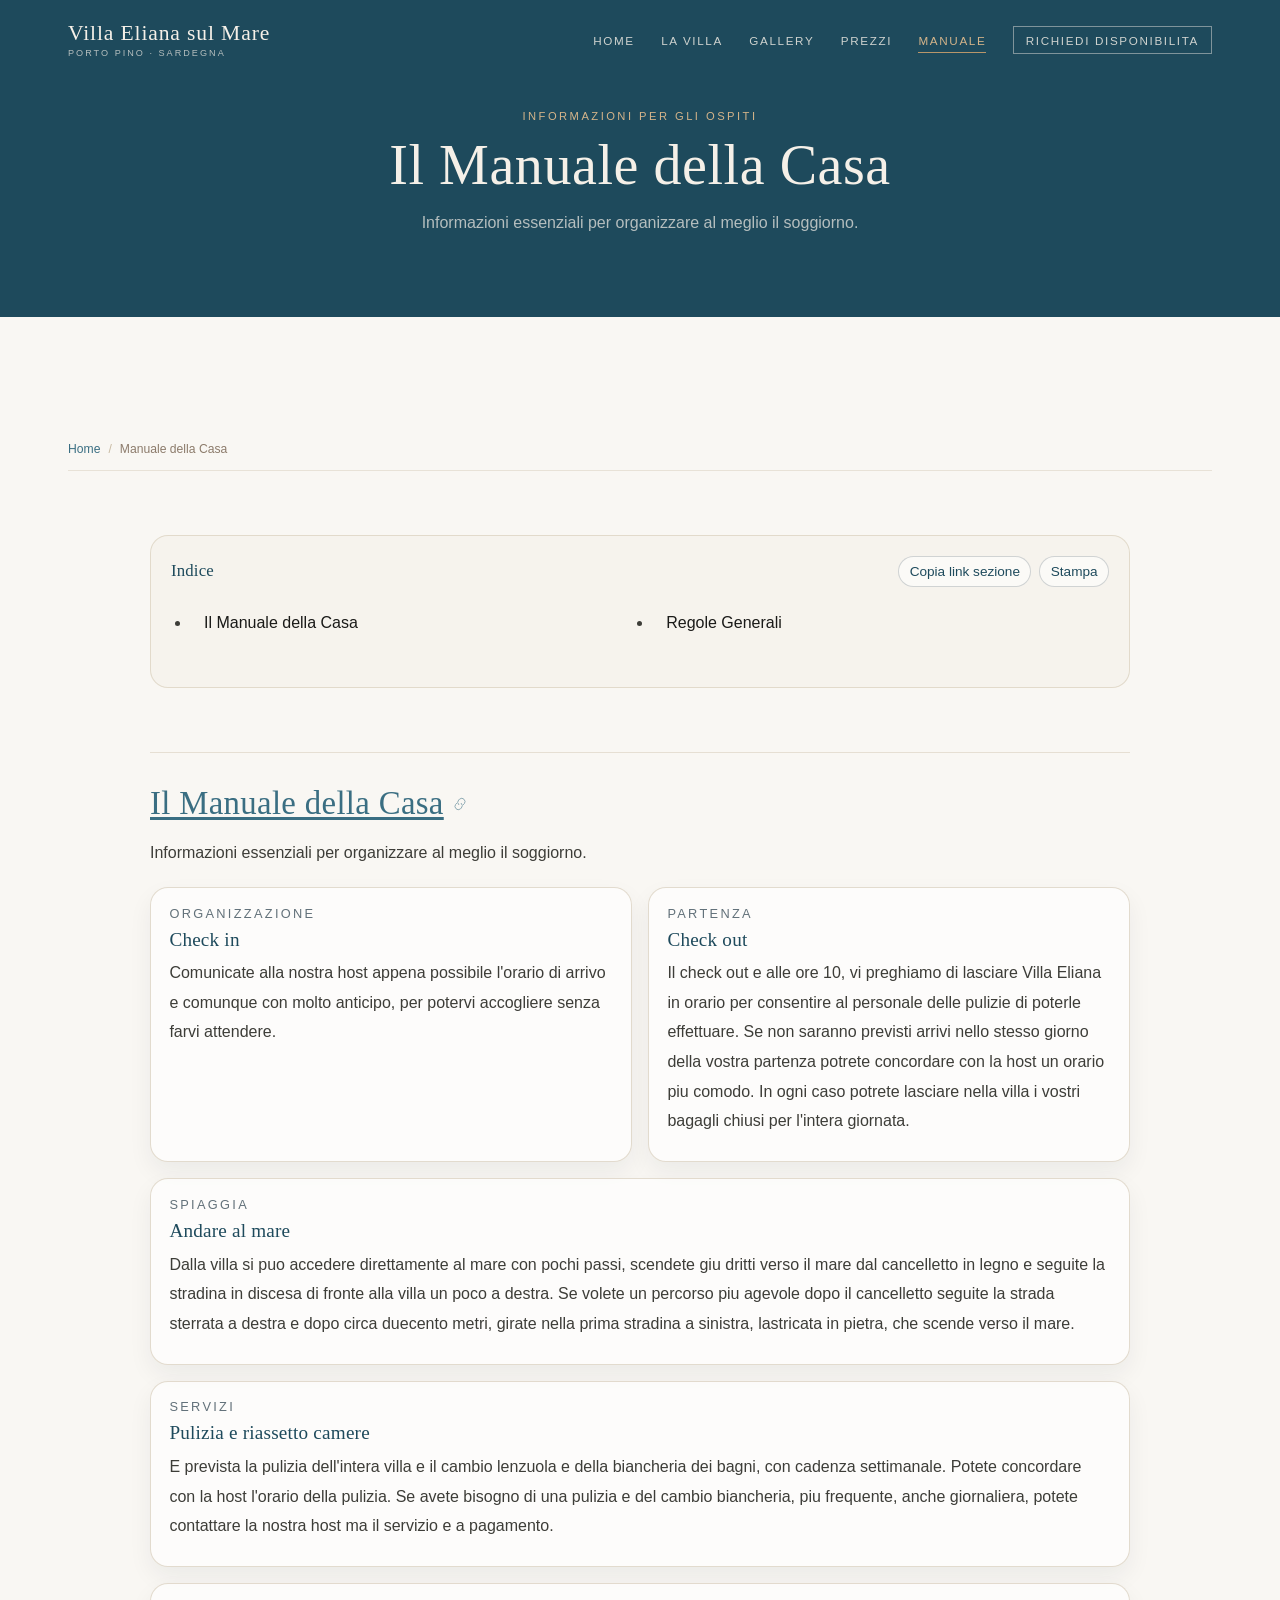
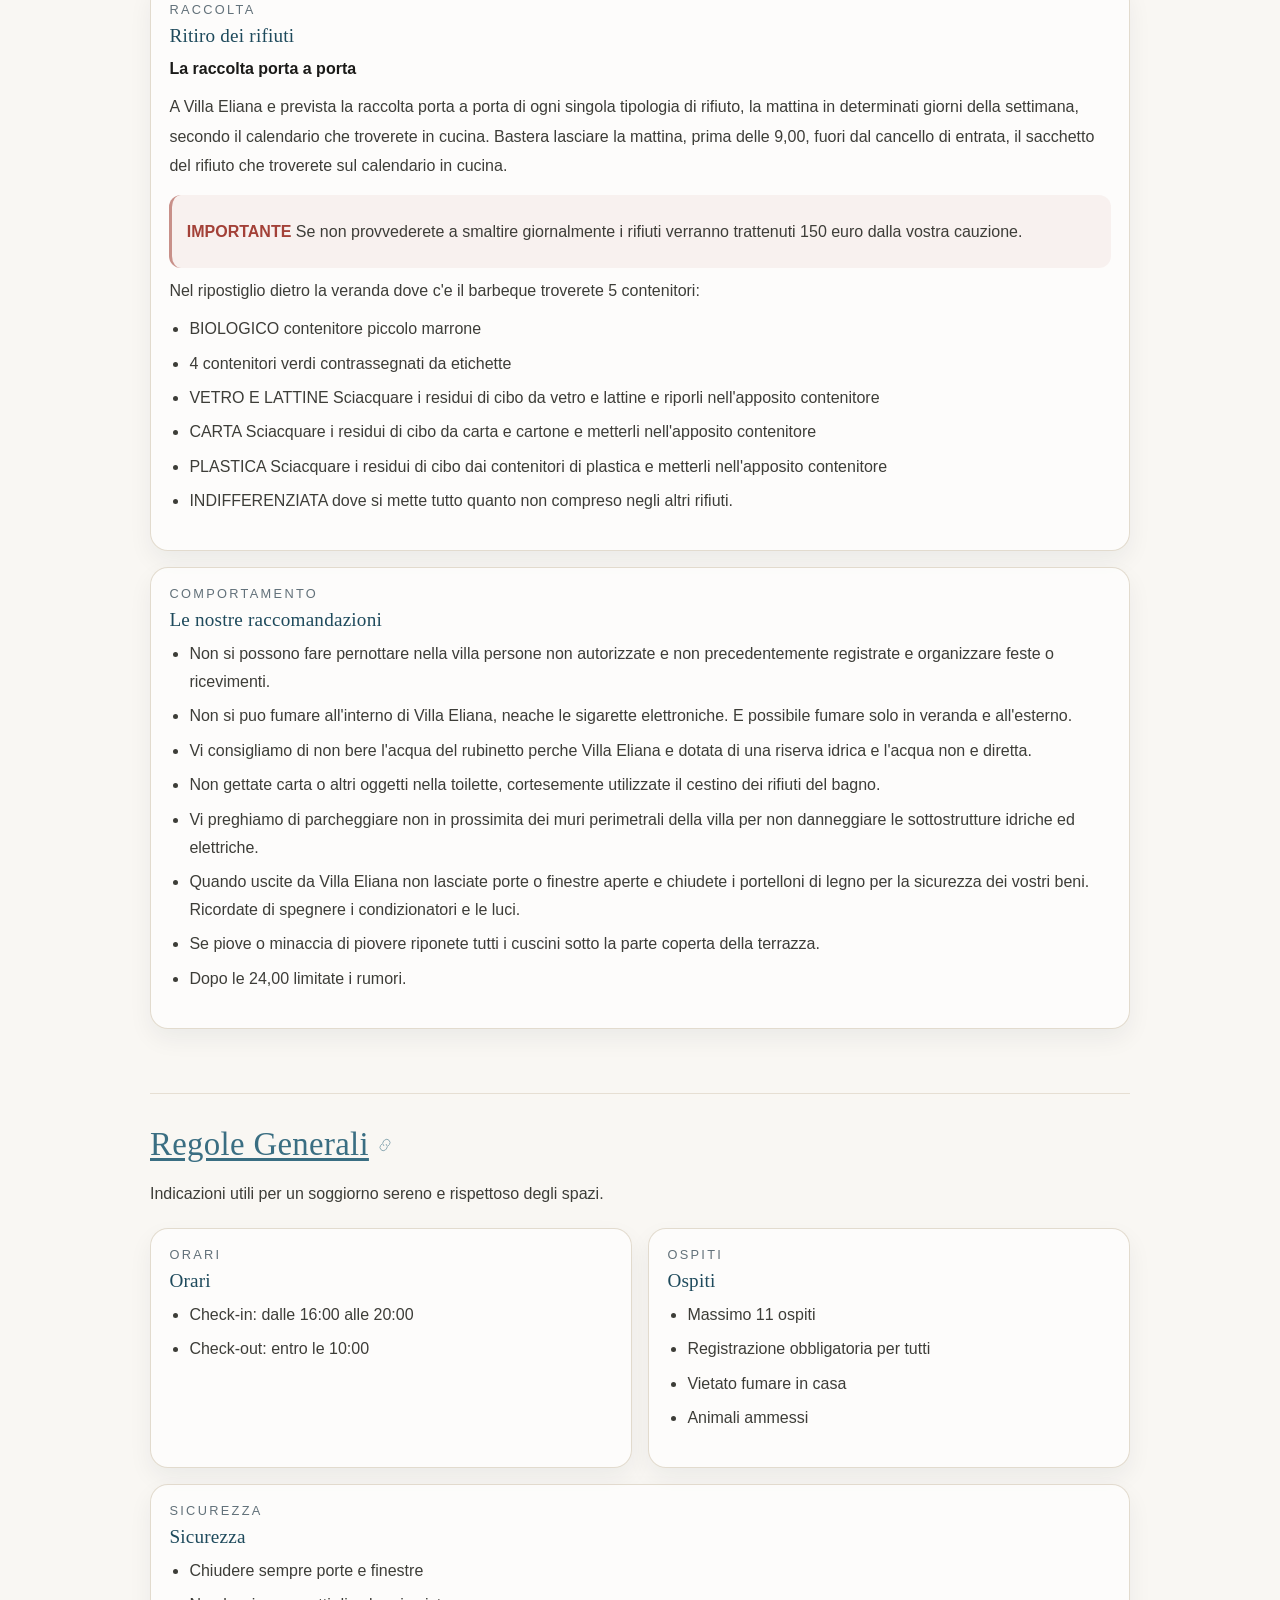
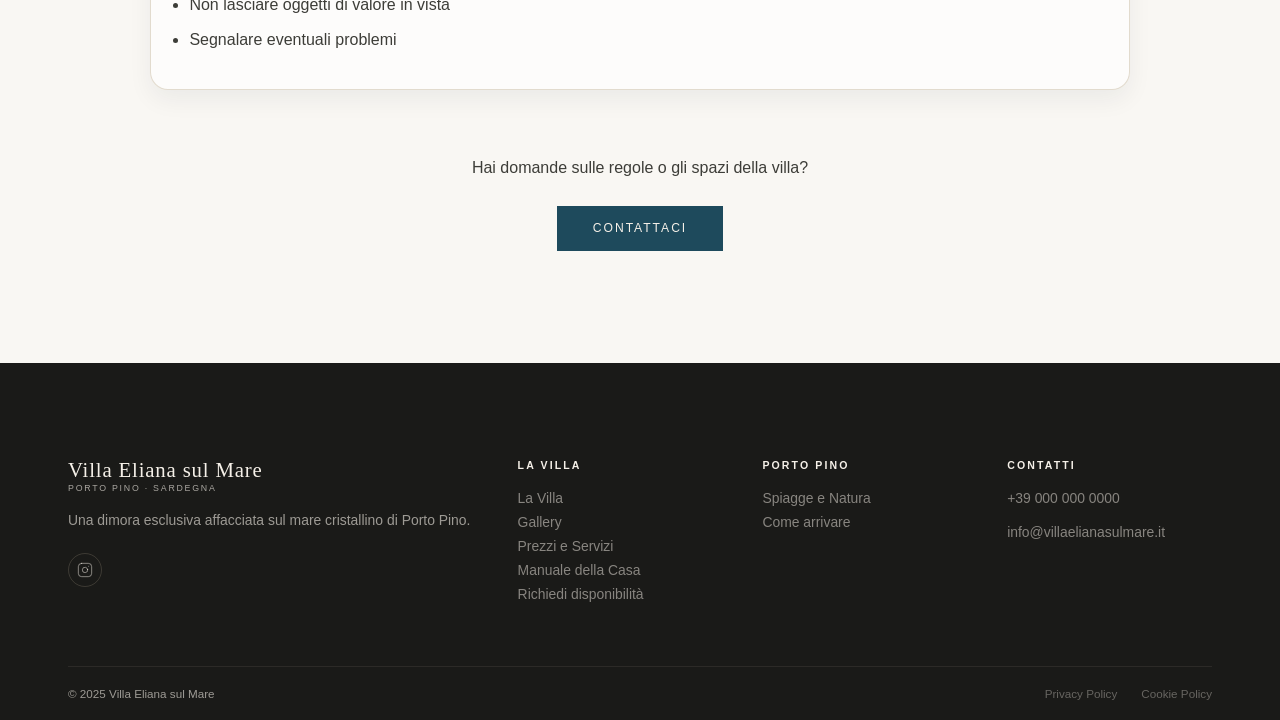
==== commit fa942c17: "Update manuale.html" ====
--- a/manuale.html
+++ b/manuale.html
@@ -9,41 +9,173 @@
 <link rel="preconnect" href="https://fonts.gstatic.com" crossorigin>
 <link href="https://fonts.googleapis.com/css2?family=Cormorant+Garamond:ital,wght@0,300;0,400;0,600;1,300;1,400&family=Jost:wght@300;400;500;600&display=swap" rel="stylesheet">
 <link rel="stylesheet" href="css/style.css">
+
 <style>
-.manuale-content { max-width: 860px; margin-inline: auto; }
-.manuale-content h2 { font-family: var(--display); font-size: clamp(1.5rem,3vw,2rem); color: var(--sea-deep); margin-top: 4rem; margin-bottom: 1rem; padding-top: 2rem; border-top: 1px solid rgba(200,186,162,.4); font-weight: 400; }
+/* Layout contenuto */
+.manuale-content { max-width: 980px; margin-inline: auto; }
+.manuale-lead { max-width: 860px; }
+
+.manuale-content h2 {
+  font-family: var(--display);
+  font-size: clamp(1.55rem,3vw,2.05rem);
+  color: var(--sea-deep);
+  margin-top: 4rem;
+  margin-bottom: 1rem;
+  padding-top: 2rem;
+  border-top: 1px solid rgba(200,186,162,.4);
+  font-weight: 400;
+  position: relative;
+}
 .manuale-content h2:first-child { margin-top: 0; border-top: none; padding-top: 0; }
-.manuale-content h3 { font-family: var(--display); font-size: 1.35rem; color: var(--sea); margin-top: 2rem; margin-bottom: .5rem; font-weight: 400; }
-.manuale-content p { color: var(--ink-soft); line-height: 1.8; }
-.manuale-content ul, .manuale-content ol { padding-left: 1.5rem; margin-bottom: 1.2em; }
+
+.manuale-content h3 {
+  font-family: var(--display);
+  font-size: 1.2rem;
+  color: var(--sea-deep);
+  margin: 0 0 .5rem;
+  font-weight: 400;
+  letter-spacing: .01em;
+}
+
+.manuale-content p { color: var(--ink-soft); line-height: 1.85; margin: .6rem 0; }
+.manuale-content ul, .manuale-content ol { padding-left: 1.25rem; margin: .6rem 0 1.1rem; }
 .manuale-content ul li { list-style: disc; color: var(--ink-soft); margin-bottom: .4em; line-height: 1.75; }
 .manuale-content ol li { list-style: decimal; color: var(--ink-soft); margin-bottom: .4em; line-height: 1.75; }
 .manuale-content strong { color: var(--ink); }
 .manuale-content a { color: var(--sea); text-decoration: underline; text-underline-offset: 3px; }
 
-.manuale-intro { margin-bottom: 2rem; }
-.manuale-intro p { margin: .35rem 0 0; }
-
-.m-block { background: rgba(245,240,232,.45); border: 1px solid rgba(200,186,162,.45); border-radius: 16px; padding: 1.5rem 1.25rem; margin: 1.25rem 0; }
-.m-block .m-emoji { font-size: 1.25rem; line-height: 1; margin-bottom: .75rem; }
-.m-block h3 { margin-top: 0; }
-.m-note { background: rgba(16,38,52,.06); border: 1px solid rgba(16,38,52,.12); }
-.m-warning { background: rgba(163, 65, 56, .06); border: 1px solid rgba(163, 65, 56, .18); }
-.m-warning strong { color: #a34138; }
-hr.manuale-sep { border: none; border-top: 1px solid rgba(200,186,162,.35); margin: 2rem 0; }
-
-.kv { display: grid; grid-template-columns: 1fr; gap: .6rem; margin-top: .75rem; }
-.kv-row { display: flex; gap: .75rem; align-items: baseline; }
-.kv-key { min-width: 120px; color: var(--ink); font-weight: 600; }
-.kv-val { color: var(--ink-soft); }
-
-@media (min-width: 720px) {
-  .kv { grid-template-columns: 1fr 1fr; }
+/* Indice */
+.toc-wrap {
+  margin: 1.5rem 0 2.25rem;
+  border: 1px solid rgba(200,186,162,.45);
+  background: rgba(245,240,232,.55);
+  border-radius: 18px;
+  padding: 1.25rem 1.25rem 1rem;
+}
+.toc-title {
+  display: flex;
+  align-items: center;
+  justify-content: space-between;
+  gap: 1rem;
+  margin-bottom: .75rem;
+}
+.toc-title h3 { margin: 0; font-size: 1.05rem; }
+.toc-actions { display:flex; gap:.5rem; align-items:center; }
+.toc-actions a {
+  font-size: .85rem;
+  color: var(--sea-deep);
+  text-decoration: none;
+  border: 1px solid rgba(16,38,52,.18);
+  background: rgba(255,255,255,.55);
+  padding: .45rem .65rem;
+  border-radius: 999px;
+}
+.toc-actions a:hover { background: rgba(255,255,255,.8); }
+
+.toc-list {
+  display: grid;
+  grid-template-columns: 1fr;
+  gap: .4rem;
+  padding: 0;
+  margin: 0;
+  list-style: none;
+}
+.toc-list a {
+  display: block;
+  text-decoration: none;
+  color: var(--ink);
+  padding: .55rem .75rem;
+  border-radius: 12px;
+  border: 1px solid transparent;
+}
+.toc-list a:hover {
+  border-color: rgba(200,186,162,.55);
+  background: rgba(255,255,255,.45);
+}
+@media (min-width: 860px) {
+  .toc-list { grid-template-columns: 1fr 1fr; }
+}
+
+/* H2 cliccabili + icona link discreta */
+.h2-link {
+  display: inline-flex;
+  align-items: center;
+  gap: .5rem;
+  color: inherit;
+  text-decoration: none;
+}
+.h2-link:hover { text-decoration: underline; text-underline-offset: 4px; }
+.h2-link .anchor-ico {
+  width: 16px;
+  height: 16px;
+  opacity: .55;
+  transform: translateY(1px);
+}
+.h2-link:hover .anchor-ico { opacity: .85; }
+
+/* Cards */
+.card-grid {
+  display: grid;
+  grid-template-columns: 1fr;
+  gap: 1rem;
+  margin: 1.25rem 0 0;
+}
+@media (min-width: 860px) {
+  .card-grid { grid-template-columns: 1fr 1fr; }
+}
+
+.info-card {
+  background: rgba(255,255,255,.65);
+  border: 1px solid rgba(200,186,162,.5);
+  border-radius: 18px;
+  padding: 1.1rem 1.15rem;
+  box-shadow: 0 10px 24px rgba(16,38,52,.06);
+}
+.info-card--wide { grid-column: 1 / -1; }
+.info-card p { margin: .5rem 0; }
+.info-card ul { margin-top: .6rem; }
+.info-card .microtitle {
+  font-size: .8rem;
+  letter-spacing: .18em;
+  text-transform: uppercase;
+  color: rgba(16,38,52,.65);
+  margin-bottom: .5rem;
+  font-weight: 500;
+}
+.notice {
+  border-left: 3px solid rgba(16,38,52,.35);
+  background: rgba(16,38,52,.04);
+  padding: .85rem .9rem;
+  border-radius: 12px;
+  margin-top: .9rem;
+}
+.notice--danger {
+  border-left-color: rgba(163,65,56,.55);
+  background: rgba(163,65,56,.06);
+}
+.notice--danger strong { color: #a34138; }
+
+/* Print */
+@media print {
+  :root { --ink: #000; }
+  body { background: #fff !important; }
+  .site-header, .site-footer, .menu-toggle, .nav-links, .breadcrumb, .text-center.mt-lg, .toc-actions { display: none !important; }
+  .page-hero { padding: 0 !important; }
+  .page-hero .container { padding: 0 !important; }
+  .section { padding: 0 !important; }
+  .container { max-width: 100% !important; padding: 0 !important; }
+  .toc-wrap { border: 1px solid #ddd !important; background: #fff !important; }
+  .info-card { box-shadow: none !important; background: #fff !important; border: 1px solid #ddd !important; break-inside: avoid; }
+  a { color: #000 !important; text-decoration: none !important; }
+  a[href^="http"]::after { content: " (" attr(href) ")"; font-size: 10pt; }
+  .anchor-ico { display:none !important; }
+  h1, h2, h3 { color: #000 !important; }
+  p, li { color: #000 !important; }
 }
 </style>
 </head>
+
 <body>
-
 <a class="skip-link" href="#main">Salta al contenuto</a>
 
 <header class="site-header" id="site-header">
@@ -83,99 +215,122 @@
 
       <div class="manuale-content">
 
-        <div class="manuale-intro">
-          <h2>Il Manuale della Casa</h2>
-          <p>Informazioni essenziali per organizzare al meglio il soggiorno.</p>
+        <!-- Indice (popolato via JS con gli H2) -->
+        <div class="toc-wrap" aria-label="Indice del manuale">
+          <div class="toc-title">
+            <h3>Indice</h3>
+            <div class="toc-actions">
+              <a href="#" id="toc-copy">Copia link sezione</a>
+              <a href="javascript:window.print()">Stampa</a>
+            </div>
+          </div>
+          <ul class="toc-list" id="toc-list"></ul>
         </div>
 
-        <div class="m-block">
-          <div class="m-emoji" aria-hidden="true">🧳</div>
-          <h3>Check in</h3>
-          <p>Comunicate alla nostra host appena possibile l'orario di arrivo e comunque con molto anticipo, per potervi accogliere senza farvi attendere.</p>
-
-          <h3>Check out</h3>
-          <p>Il check out e alle ore 10, vi preghiamo di lasciare Villa Eliana in orario per consentire al personale delle pulizie di poterle effettuare. Se non saranno previsti arrivi nello stesso giorno della vostra partenza potrete concordare con la host un orario piu comodo. In ogni caso potrete lasciare nella villa i vostri bagagli chiusi per l'intera giornata.</p>
+        <!-- H2 (inseriti dal testo) -->
+        <h2>Il Manuale della Casa</h2>
+        <p class="manuale-lead">Informazioni essenziali per organizzare al meglio il soggiorno.</p>
+
+        <!-- Cards: impaginazione, testo identico -->
+        <div class="card-grid">
+
+          <section class="info-card" aria-label="Check in">
+            <div class="microtitle">Organizzazione</div>
+            <h3>Check in</h3>
+            <p>Comunicate alla nostra host appena possibile l'orario di arrivo e comunque con molto anticipo, per potervi accogliere senza farvi attendere.</p>
+          </section>
+
+          <section class="info-card" aria-label="Check out">
+            <div class="microtitle">Partenza</div>
+            <h3>Check out</h3>
+            <p>Il check out e alle ore 10, vi preghiamo di lasciare Villa Eliana in orario per consentire al personale delle pulizie di poterle effettuare. Se non saranno previsti arrivi nello stesso giorno della vostra partenza potrete concordare con la host un orario piu comodo. In ogni caso potrete lasciare nella villa i vostri bagagli chiusi per l'intera giornata.</p>
+          </section>
+
+          <section class="info-card info-card--wide" aria-label="Andare al mare">
+            <div class="microtitle">Spiaggia</div>
+            <h3>Andare al mare</h3>
+            <p>Dalla villa si puo accedere direttamente al mare con pochi passi, scendete giu dritti verso il mare dal cancelletto in legno e seguite la stradina in discesa di fronte alla villa un poco a destra. Se volete un percorso piu agevole dopo il cancelletto seguite la strada sterrata a destra e dopo circa duecento metri, girate nella prima stradina a sinistra, lastricata in pietra, che scende verso il mare.</p>
+          </section>
+
+          <section class="info-card info-card--wide" aria-label="Pulizia e riassetto camere">
+            <div class="microtitle">Servizi</div>
+            <h3>Pulizia e riassetto camere</h3>
+            <p>E prevista la pulizia dell'intera villa e il cambio lenzuola e della biancheria dei bagni, con cadenza settimanale. Potete concordare con la host l'orario della pulizia. Se avete bisogno di una pulizia e del cambio biancheria, piu frequente, anche giornaliera, potete contattare la nostra host ma il servizio e a pagamento.</p>
+          </section>
+
+          <section class="info-card info-card--wide" aria-label="Ritiro dei rifiuti">
+            <div class="microtitle">Raccolta</div>
+            <h3>Ritiro dei rifiuti</h3>
+            <p><strong>La raccolta porta a porta</strong></p>
+            <p>A Villa Eliana e prevista la raccolta porta a porta di ogni singola tipologia di rifiuto, la mattina in determinati giorni della settimana, secondo il calendario che troverete in cucina. Bastera lasciare la mattina, prima delle 9,00, fuori dal cancello di entrata, il sacchetto del rifiuto che troverete sul calendario in cucina.</p>
+
+            <div class="notice notice--danger">
+              <p><strong>IMPORTANTE</strong> Se non provvederete a smaltire giornalmente i rifiuti verranno trattenuti 150 euro dalla vostra cauzione.</p>
+            </div>
+
+            <p>Nel ripostiglio dietro la veranda dove c'e il barbeque troverete 5 contenitori:</p>
+            <ul>
+              <li>BIOLOGICO contenitore piccolo marrone</li>
+              <li>4 contenitori verdi contrassegnati da etichette</li>
+              <li>VETRO E LATTINE Sciacquare i residui di cibo da vetro e lattine e riporli nell'apposito contenitore</li>
+              <li>CARTA Sciacquare i residui di cibo da carta e cartone e metterli nell'apposito contenitore</li>
+              <li>PLASTICA Sciacquare i residui di cibo dai contenitori di plastica e metterli nell'apposito contenitore</li>
+              <li>INDIFFERENZIATA dove si mette tutto quanto non compreso negli altri rifiuti.</li>
+            </ul>
+          </section>
+
+          <section class="info-card info-card--wide" aria-label="Le nostre raccomandazioni">
+            <div class="microtitle">Comportamento</div>
+            <h3>Le nostre raccomandazioni</h3>
+            <ul>
+              <li>Non si possono fare pernottare nella villa persone non autorizzate e non precedentemente registrate e organizzare feste o ricevimenti.</li>
+              <li>Non si puo fumare all'interno di Villa Eliana, neache le sigarette elettroniche. E possibile fumare solo in veranda e all'esterno.</li>
+              <li>Vi consigliamo di non bere l'acqua del rubinetto perche Villa Eliana e dotata di una riserva idrica e l'acqua non e diretta.</li>
+              <li>Non gettate carta o altri oggetti nella toilette, cortesemente utilizzate il cestino dei rifiuti del bagno.</li>
+              <li>Vi preghiamo di parcheggiare non in prossimita dei muri perimetrali della villa per non danneggiare le sottostrutture idriche ed elettriche.</li>
+              <li>Quando uscite da Villa Eliana non lasciate porte o finestre aperte e chiudete i portelloni di legno per la sicurezza dei vostri beni. Ricordate di spegnere i condizionatori e le luci.</li>
+              <li>Se piove o minaccia di piovere riponete tutti i cuscini sotto la parte coperta della terrazza.</li>
+              <li>Dopo le 24,00 limitate i rumori.</li>
+            </ul>
+          </section>
+
         </div>
 
-        <div class="m-block">
-          <div class="m-emoji" aria-hidden="true">🌊</div>
-          <h3>Andare al mare</h3>
-          <p>Dalla villa si puo accedere direttamente al mare con pochi passi, scendete giu dritti verso il mare dal cancelletto in legno e seguite la stradina in discesa di fronte alla villa un poco a destra. Se volete un percorso piu agevole dopo il cancelletto seguite la strada sterrata a destra e dopo circa duecento metri, girate nella prima stradina a sinistra, lastricata in pietra, che scende verso il mare.</p>
-        </div>
-
-        <div class="m-block">
-          <div class="m-emoji" aria-hidden="true">🧼</div>
-          <h3>Pulizia e riassetto camere</h3>
-          <p>E prevista la pulizia dell'intera villa e il cambio lenzuola e della biancheria dei bagni, con cadenza settimanale. Potete concordare con la host l'orario della pulizia. Se avete bisogno di una pulizia e del cambio biancheria, piu frequente, anche giornaliera, potete contattare la nostra host ma il servizio e a pagamento.</p>
-        </div>
-
-        <div class="m-block m-note">
-          <div class="m-emoji" aria-hidden="true">♻️</div>
-          <h3>Ritiro dei rifiuti</h3>
-          <p><strong>La raccolta porta a porta</strong></p>
-          <p>A Villa Eliana e prevista la raccolta porta a porta di ogni singola tipologia di rifiuto, la mattina in determinati giorni della settimana, secondo il calendario che troverete in cucina. Bastera lasciare la mattina, prima delle 9,00, fuori dal cancello di entrata, il sacchetto del rifiuto che troverete sul calendario in cucina.</p>
-
-          <div class="m-block m-warning" style="margin: 1rem 0 0;">
-            <p><strong>IMPORTANTE</strong> Se non provvederete a smaltire giornalmente i rifiuti verranno trattenuti 150 euro dalla vostra cauzione.</p>
-          </div>
-
-          <p>Nel ripostiglio dietro la veranda dove c'e il barbeque troverete 5 contenitori:</p>
-          <ul>
-            <li>BIOLOGICO contenitore piccolo marrone</li>
-            <li>4 contenitori verdi contrassegnati da etichette</li>
-            <li>VETRO E LATTINE Sciacquare i residui di cibo da vetro e lattine e riporli nell'apposito contenitore</li>
-            <li>CARTA Sciacquare i residui di cibo da carta e cartone e metterli nell'apposito contenitore</li>
-            <li>PLASTICA Sciacquare i residui di cibo dai contenitori di plastica e metterli nell'apposito contenitore</li>
-            <li>INDIFFERENZIATA dove si mette tutto quanto non compreso negli altri rifiuti.</li>
-          </ul>
-        </div>
-
-        <div class="m-block">
-          <div class="m-emoji" aria-hidden="true">✅</div>
-          <h3>Le nostre raccomandazioni</h3>
-          <ul>
-            <li>Non si possono fare pernottare nella villa persone non autorizzate e non precedentemente registrate e organizzare feste o ricevimenti.</li>
-            <li>Non si puo fumare all'interno di Villa Eliana, neache le sigarette elettroniche. E possibile fumare solo in veranda e all'esterno.</li>
-            <li>Vi consigliamo di non bere l'acqua del rubinetto perche Villa Eliana e dotata di una riserva idrica e l'acqua non e diretta.</li>
-            <li>Non gettate carta o altri oggetti nella toilette, cortesemente utilizzate il cestino dei rifiuti del bagno.</li>
-            <li>Vi preghiamo di parcheggiare non in prossimita dei muri perimetrali della villa per non danneggiare le sottostrutture idriche ed elettriche.</li>
-            <li>Quando uscite da Villa Eliana non lasciate porte o finestre aperte e chiudete i portelloni di legno per la sicurezza dei vostri beni. Ricordate di spegnere i condizionatori e le luci.</li>
-            <li>Se piove o minaccia di piovere riponete tutti i cuscini sotto la parte coperta della terrazza.</li>
-            <li>Dopo le 24,00 limitate i rumori.</li>
-          </ul>
-        </div>
-
         <h2>Regole Generali</h2>
-        <p>Indicazioni utili per un soggiorno sereno e rispettoso degli spazi.</p>
-
-        <div class="m-block">
-          <div class="m-emoji" aria-hidden="true">⏰</div>
-          <h3>Orari</h3>
-          <ul>
-            <li>Check-in: dalle 16:00 alle 20:00</li>
-            <li>Check-out: entro le 10:00</li>
-          </ul>
-        </div>
-
-        <div class="m-block">
-          <div class="m-emoji" aria-hidden="true">👥</div>
-          <h3>Ospiti</h3>
-          <ul>
-            <li>Massimo 11 ospiti</li>
-            <li>Registrazione obbligatoria per tutti</li>
-            <li>Vietato fumare in casa</li>
-            <li>Animali ammessi</li>
-          </ul>
-        </div>
-
-        <div class="m-block">
-          <div class="m-emoji" aria-hidden="true">🔒</div>
-          <h3>Sicurezza</h3>
-          <ul>
-            <li>Chiudere sempre porte e finestre</li>
-            <li>Non lasciare oggetti di valore in vista</li>
-            <li>Segnalare eventuali problemi</li>
-          </ul>
+        <p class="manuale-lead">Indicazioni utili per un soggiorno sereno e rispettoso degli spazi.</p>
+
+        <div class="card-grid">
+
+          <section class="info-card" aria-label="Orari">
+            <div class="microtitle">Orari</div>
+            <h3>Orari</h3>
+            <ul>
+              <li>Check-in: dalle 16:00 alle 20:00</li>
+              <li>Check-out: entro le 10:00</li>
+            </ul>
+          </section>
+
+          <section class="info-card" aria-label="Ospiti">
+            <div class="microtitle">Ospiti</div>
+            <h3>Ospiti</h3>
+            <ul>
+              <li>Massimo 11 ospiti</li>
+              <li>Registrazione obbligatoria per tutti</li>
+              <li>Vietato fumare in casa</li>
+              <li>Animali ammessi</li>
+            </ul>
+          </section>
+
+          <section class="info-card info-card--wide" aria-label="Sicurezza">
+            <div class="microtitle">Sicurezza</div>
+            <h3>Sicurezza</h3>
+            <ul>
+              <li>Chiudere sempre porte e finestre</li>
+              <li>Non lasciare oggetti di valore in vista</li>
+              <li>Segnalare eventuali problemi</li>
+            </ul>
+          </section>
+
         </div>
 
       </div>
@@ -184,6 +339,7 @@
         <p style="color:var(--ink-soft);margin-bottom:1.5rem">Hai domande sulle regole o gli spazi della villa?</p>
         <a href="contatti.html" class="btn btn--primary">Contattaci</a>
       </div>
+
     </div>
   </div>
 </main>
@@ -240,5 +396,97 @@
 </footer>
 
 <script src="js/main.js"></script>
+
+<script>
+/* =========================================================
+   TOC + Anchor automatici sugli H2
+   - genera slug
+   - rende l'H2 cliccabile
+   - popola l'indice
+   ========================================================= */
+(function() {
+  const tocList = document.getElementById('toc-list');
+  if (!tocList) return;
+
+  const h2s = Array.from(document.querySelectorAll('.manuale-content h2'));
+  const used = new Set();
+
+  function slugify(str) {
+    return str
+      .toLowerCase()
+      .trim()
+      .replace(/[’'"]/g, '')
+      .replace(/[^a-z0-9\s-]/g, '')
+      .replace(/\s+/g, '-')
+      .replace(/-+/g, '-');
+  }
+
+  function uniqueId(base) {
+    let id = base || 'sezione';
+    let i = 2;
+    while (used.has(id) || document.getElementById(id)) {
+      id = base + '-' + i;
+      i++;
+    }
+    used.add(id);
+    return id;
+  }
+
+  // SVG icona link (minimal, luxury)
+  const iconSvg = `
+    <svg class="anchor-ico" xmlns="http://www.w3.org/2000/svg" viewBox="0 0 24 24" fill="none" stroke="currentColor" stroke-width="1.5" stroke-linecap="round" stroke-linejoin="round" aria-hidden="true">
+      <path d="M10 13a5 5 0 0 1 0-7l1.5-1.5a5 5 0 0 1 7 7L17 13"/>
+      <path d="M14 11a5 5 0 0 1 0 7L12.5 19.5a5 5 0 0 1-7-7L7 11"/>
+    </svg>
+  `;
+
+  h2s.forEach(h2 => {
+    const text = h2.textContent.trim();
+    const base = slugify(text);
+    const id = uniqueId(base);
+    h2.id = id;
+
+    // Rende H2 cliccabile
+    const link = document.createElement('a');
+    link.href = '#' + id;
+    link.className = 'h2-link';
+    link.setAttribute('aria-label', text);
+
+    // Sposta contenuto di H2 dentro link
+    const span = document.createElement('span');
+    span.textContent = text;
+
+    h2.textContent = '';
+    link.appendChild(span);
+    link.insertAdjacentHTML('beforeend', iconSvg);
+    h2.appendChild(link);
+
+    // Popola indice
+    const li = document.createElement('li');
+    const a = document.createElement('a');
+    a.href = '#' + id;
+    a.textContent = text;
+    li.appendChild(a);
+    tocList.appendChild(li);
+  });
+
+  // Copia link della sezione corrente (quando sei dentro una sezione)
+  const copyBtn = document.getElementById('toc-copy');
+  if (copyBtn && navigator.clipboard) {
+    copyBtn.addEventListener('click', function(e) {
+      e.preventDefault();
+      const hash = location.hash || ('#' + (h2s[0] ? h2s[0].id : ''));
+      const url = location.origin + location.pathname + hash;
+      navigator.clipboard.writeText(url).then(() => {
+        copyBtn.textContent = 'Copiato';
+        setTimeout(() => copyBtn.textContent = 'Copia link sezione', 1200);
+      });
+    });
+  } else if (copyBtn) {
+    copyBtn.style.display = 'none';
+  }
+})();
+</script>
+
 </body>
 </html>
